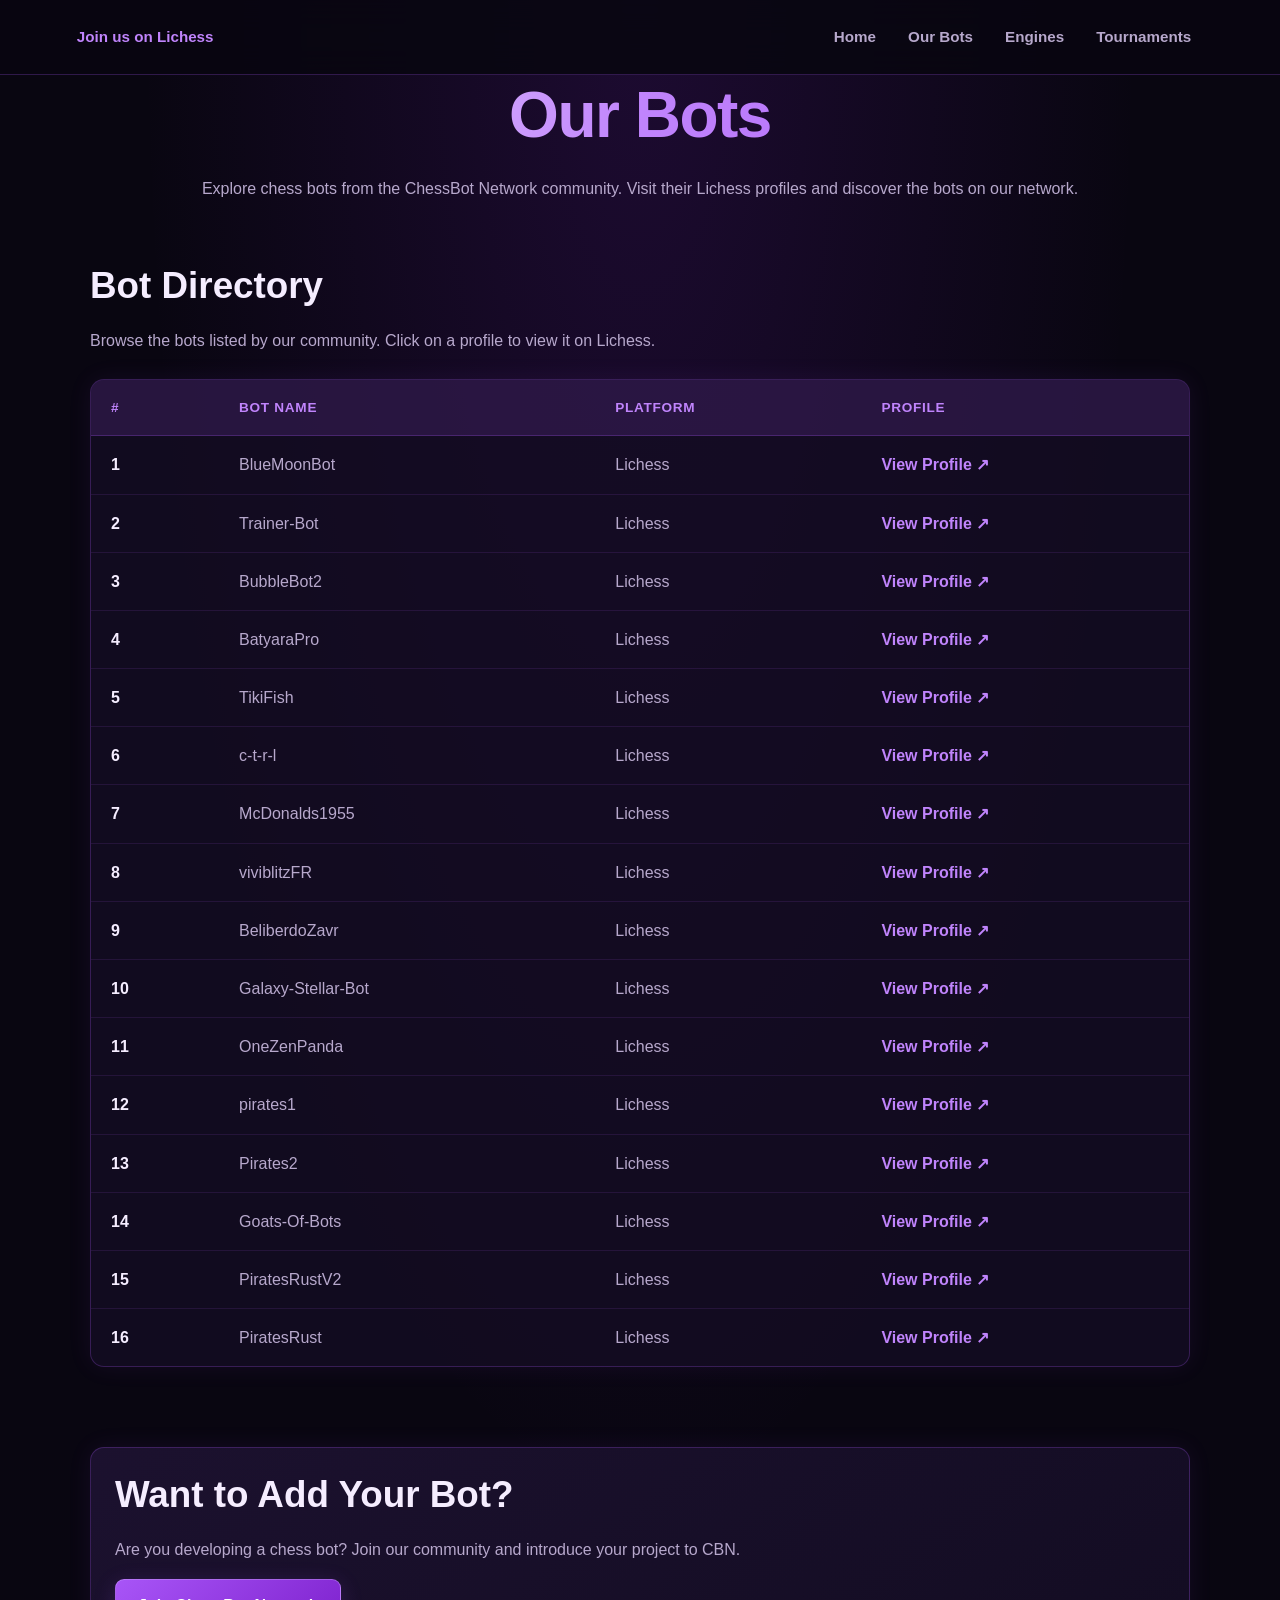
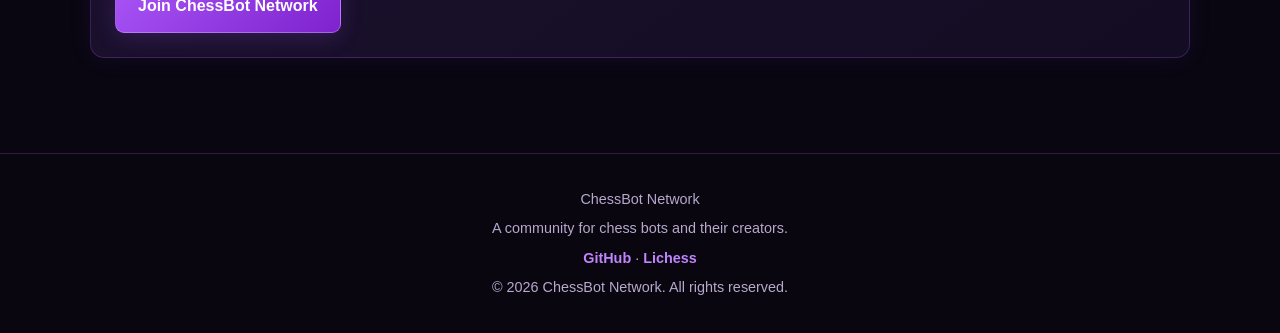
==== bots.html @ 9462d7af "Add files via upload" ====
<!DOCTYPE html>
<html lang="en">
<head>
    <meta charset="UTF-8">
    <meta name="viewport" content="width=device-width, initial-scale=1.0">

    <title>ChessBot Network (CBN) | Our Bots</title>
    <meta name="description" content="Discover chess bots from the ChessBot Network community on Lichess.">

    <link rel="stylesheet" href="style.css">
</head>

<body>

<nav class="top-navbar">
    <a href="https://lichess.org/team/chessbot-network-cbn"
       target="_blank" rel="noopener noreferrer">
        Join us on Lichess
    </a>

    <div class="navbar">
        <a href="index.html">Home</a>
        <a href="bots.html" aria-current="page">Our Bots</a>
        <a href="engine.html">Engines</a>
        <a href="tournament.html">Tournaments</a>
    </div>
</nav>

<header>
    <h1>Our Bots</h1>
    <p>
        Explore chess bots from the ChessBot Network community.
        Visit their Lichess profiles and discover the bots on our network.
    </p>
</header>

<main>
    <section>
        <h2>Bot Directory</h2>
        <p>
            Browse the bots listed by our community.
            Click on a profile to view it on Lichess.
        </p>

        <div class="table-container">
            <table class="engine-table">
                <thead>
                    <tr>
                        <th>#</th>
                        <th>Bot Name</th>
                        <th>Platform</th>
                        <th>Profile</th>
                    </tr>
                </thead>

                <tbody>
                    <tr>
                        <td>1</td>
                        <td>BlueMoonBot</td>
                        <td>Lichess</td>
                        <td><a href="https://lichess.org/@/BlueMoonBot" target="_blank" rel="noopener noreferrer">View Profile ↗</a></td>
                    </tr>
                    <tr>
                        <td>2</td>
                        <td>Trainer-Bot</td>
                        <td>Lichess</td>
                        <td><a href="https://lichess.org/@/Trainer-Bot" target="_blank" rel="noopener noreferrer">View Profile ↗</a></td>
                    </tr>
                    <tr>
                        <td>3</td>
                        <td>BubbleBot2</td>
                        <td>Lichess</td>
                        <td><a href="https://lichess.org/@/BubbleBot2" target="_blank" rel="noopener noreferrer">View Profile ↗</a></td>
                    </tr>
                    <tr>
                        <td>4</td>
                        <td>BatyaraPro</td>
                        <td>Lichess</td>
                        <td><a href="https://lichess.org/@/BatyaraPro" target="_blank" rel="noopener noreferrer">View Profile ↗</a></td>
                    </tr>
                    <tr>
                        <td>5</td>
                        <td>TikiFish</td>
                        <td>Lichess</td>
                        <td><a href="https://lichess.org/@/TikiFish" target="_blank" rel="noopener noreferrer">View Profile ↗</a></td>
                    </tr>
                    <tr>
                        <td>6</td>
                        <td>c-t-r-l</td>
                        <td>Lichess</td>
                        <td><a href="https://lichess.org/@/c-t-r-l" target="_blank" rel="noopener noreferrer">View Profile ↗</a></td>
                    </tr>
                    <tr>
                        <td>7</td>
                        <td>McDonalds1955</td>
                        <td>Lichess</td>
                        <td><a href="https://lichess.org/@/McDonalds1955" target="_blank" rel="noopener noreferrer">View Profile ↗</a></td>
                    </tr>
                    <tr>
                        <td>8</td>
                        <td>viviblitzFR</td>
                        <td>Lichess</td>
                        <td><a href="https://lichess.org/@/viviblitzFR" target="_blank" rel="noopener noreferrer">View Profile ↗</a></td>
                    </tr>
                    <tr>
                        <td>9</td>
                        <td>BeliberdoZavr</td>
                        <td>Lichess</td>
                        <td><a href="https://lichess.org/@/BeliberdoZavr" target="_blank" rel="noopener noreferrer">View Profile ↗</a></td>
                    </tr>
                    <tr>
                        <td>10</td>
                        <td>Galaxy-Stellar-Bot</td>
                        <td>Lichess</td>
                        <td><a href="https://lichess.org/@/Galaxy-Stellar-Bot" target="_blank" rel="noopener noreferrer">View Profile ↗</a></td>
                    </tr>
                    <tr>
                        <td>11</td>
                        <td>OneZenPanda</td>
                        <td>Lichess</td>
                        <td><a href="https://lichess.org/@/OneZenPanda" target="_blank" rel="noopener noreferrer">View Profile ↗</a></td>
                    </tr>
                    <tr>
                        <td>12</td>
                        <td>pirates1</td>
                        <td>Lichess</td>
                        <td><a href="https://lichess.org/@/pirates1" target="_blank" rel="noopener noreferrer">View Profile ↗</a></td>
                    </tr>
                    <tr>
                        <td>13</td>
                        <td>Pirates2</td>
                        <td>Lichess</td>
                        <td><a href="https://lichess.org/@/Pirates2" target="_blank" rel="noopener noreferrer">View Profile ↗</a></td>
                    </tr>
                    <tr>
                        <td>14</td>
                        <td>Goats-Of-Bots</td>
                        <td>Lichess</td>
                        <td><a href="https://lichess.org/@/Goats-Of-Bots" target="_blank" rel="noopener noreferrer">View Profile ↗</a></td>
                    </tr>
                    <tr>
                        <td>15</td>
                        <td>PiratesRustV2</td>
                        <td>Lichess</td>
                        <td><a href="https://lichess.org/@/PiratesRustV2" target="_blank" rel="noopener noreferrer">View Profile ↗</a></td>
                    </tr>
                    <tr>
                        <td>16</td>
                        <td>PiratesRust</td>
                        <td>Lichess</td>
                        <td><a href="https://lichess.org/@/PiratesRust" target="_blank" rel="noopener noreferrer">View Profile ↗</a></td>
                    </tr>
                </tbody>
            </table>
        </div>
    </section>

    <section>
        <div class="card">
            <h2>Want to Add Your Bot?</h2>
            <p>
                Are you developing a chess bot?
                Join our community and introduce your project to CBN.
            </p>
            <a class="button"
               href="https://lichess.org/team/chessbot-network-cbn"
               target="_blank" rel="noopener noreferrer">
                Join ChessBot Network
            </a>
        </div>
    </section>
</main>

    <!-- Footer -->
    <footer>
        <p class="footer-brand">ChessBot Network</p>
        <p>A community for chess bots and their creators.</p>

        <p>
            <a href="https://github.com/ChessBot-Network-cbn"
               target="_blank"
               rel="noopener noreferrer">
                GitHub
            </a>
            ·
            <a href="https://lichess.org/team/chessbot-network-cbn"
               target="_blank"
               rel="noopener noreferrer">
                Lichess
            </a>
        </p>

        <p class="copyright">
            &copy; 2026 ChessBot Network. All rights reserved.
        </p>
    </footer>
    
</body>
</html>

    


































</body>
---- style.css ----
/* ========================================
   CHESSBOT NETWORK — MAIN STYLESHEET
   Theme: Dark / Purple Neon / Futuristic
======================================== */

/* ---------- CSS VARIABLES ---------- */

:root {
    color-scheme: dark;

    --bg: #090611;
    --bg-light: #100a1c;

    --surface: #140d24;
    --surface-light: #1d1231;

    --purple: #a855f7;
    --purple-dark: #7e22ce;
    --neon: #c084fc;

    --text: #f5edff;
    --muted: #b7a8cc;

    --border: rgba(168, 85, 247, 0.25);
    --border-hover: rgba(192, 132, 252, 0.7);

    --success: #4ade80;

    --radius: 14px;
    --radius-small: 9px;

    --shadow:
        0 0 25px rgba(168, 85, 247, 0.08);

    --transition: 0.25s ease;
}


/* ---------- RESET ---------- */

* {
    margin: 0;
    padding: 0;
    box-sizing: border-box;
}

html {
    scroll-behavior: smooth;
    scroll-padding-top: 100px;
}

body {
    min-height: 100vh;
    font-family: Arial, Helvetica, sans-serif;
    line-height: 1.7;
    color: var(--text);

    background:
        radial-gradient(
            ellipse at 50% 0%,
            rgba(126, 34, 206, 0.17),
            transparent 55%
        ),
        var(--bg);
}

a {
    color: var(--neon);
    text-decoration: none;
    transition:
        color var(--transition),
        background var(--transition),
        border-color var(--transition);
}

a:hover {
    color: #e9d5ff;
}

img {
    display: block;
    max-width: 100%;
}

button,
input,
textarea,
select {
    font: inherit;
}


/* ---------- NAVIGATION ---------- */

.top-navbar {
    position: sticky;
    top: 0;
    z-index: 1000;

    display: flex;
    align-items: center;
    justify-content: space-between;
    flex-wrap: wrap;
    gap: 14px;

    padding: 16px 6%;

    background: rgba(9, 6, 17, 0.88);
    border-bottom: 1px solid var(--border);

    backdrop-filter: blur(16px);
    -webkit-backdrop-filter: blur(16px);
}

.top-navbar > a {
    font-size: 0.95rem;
    font-weight: 700;
    color: var(--neon);
}

.navbar {
    display: flex;
    align-items: center;
    justify-content: center;
    flex-wrap: wrap;
    gap: 8px;
}

.navbar a {
    position: relative;
    padding: 8px 12px;

    color: var(--muted);
    font-size: 0.95rem;
    font-weight: 600;

    border-radius: var(--radius-small);
}

.navbar a:hover,
.navbar a:focus-visible {
    color: var(--text);
    background: rgba(168, 85, 247, 0.12);
}


/* ---------- MAIN LAYOUT ---------- */

main {
    width: 100%;
}

section {
    width: min(1100px, 90%);
    margin: 0 auto;
    padding: 45px 0;
}

section + section {
    padding-top: 10px;
}

.container {
    width: min(1100px, 90%);
    margin: 0 auto;
}

.text-center {
    text-align: center;
}


/* ---------- HEADINGS ---------- */

h1,
h2,
h3,
h4 {
    line-height: 1.25;
    overflow-wrap: anywhere;
}

h1 {
    margin-bottom: 20px;

    font-size: clamp(2.2rem, 6vw, 4rem);
    font-weight: 800;
    letter-spacing: -1.5px;

    background: linear-gradient(
        100deg,
        #ffffff,
        var(--neon),
        var(--purple)
    );

    background-clip: text;
    -webkit-background-clip: text;
    color: transparent;
}

h2 {
    margin-bottom: 18px;
    font-size: clamp(1.6rem, 4vw, 2.3rem);
    color: var(--text);
}

h3 {
    margin-bottom: 12px;
    font-size: 1.25rem;
    color: var(--neon);
}

p {
    margin-bottom: 16px;
    color: var(--muted);
}

strong {
    color: var(--text);
}


/* ---------- HERO / PAGE HEADER ---------- */

header {
    text-align: center;
}

.hero {
    position: relative;
    isolation: isolate;
    overflow: hidden;

    width: min(1100px, 90%);
    margin: 35px auto;
    padding: clamp(45px, 8vw, 90px) 24px;

    text-align: center;

    background:
        linear-gradient(
            135deg,
            rgba(168, 85, 247, 0.12),
            rgba(20, 13, 36, 0.65)
        );

    border: 1px solid var(--border);
    border-radius: 22px;
    box-shadow: var(--shadow);
}

.hero p {
    max-width: 680px;
    margin: 0 auto 25px;
}

.hero::before {
    content: "";
    position: absolute;
    z-index: -1;

    width: 280px;
    height: 280px;
    top: -150px;
    right: -80px;

    background: var(--purple);
    opacity: 0.12;
    filter: blur(90px);
    border-radius: 50%;
}


/* ---------- BUTTONS ---------- */

.button {
    display: inline-flex;
    align-items: center;
    justify-content: center;
    gap: 8px;

    padding: 12px 22px;

    color: #ffffff;
    font-weight: 700;
    text-align: center;

    background: linear-gradient(
        135deg,
        var(--purple),
        var(--purple-dark)
    );

    border: 1px solid rgba(216, 180, 254, 0.4);
    border-radius: var(--radius-small);

    box-shadow: 0 5px 22px rgba(168, 85, 247, 0.18);

    cursor: pointer;

    transition:
        transform var(--transition),
        box-shadow var(--transition),
        filter var(--transition);
}

.button:hover {
    color: #ffffff;
    transform: translateY(-2px);
    filter: brightness(1.12);

    box-shadow: 0 8px 30px rgba(168, 85, 247, 0.3);
}

.button:active {
    transform: translateY(0);
}


/* ---------- CARDS ---------- */

.card {
    padding: 24px;

    background: linear-gradient(
        145deg,
        rgba(29, 18, 49, 0.95),
        rgba(20, 13, 36, 0.95)
    );

    border: 1px solid var(--border);
    border-radius: var(--radius);

    box-shadow: var(--shadow);

    transition:
        transform var(--transition),
        border-color var(--transition),
        box-shadow var(--transition);
}

.card:hover {
    transform: translateY(-4px);
    border-color: var(--border-hover);

    box-shadow: 0 12px 35px rgba(126, 34, 206, 0.13);
}

.card p:last-child {
    margin-bottom: 0;
}

.card-grid {
    display: grid;
    grid-template-columns: repeat(
        auto-fit,
        minmax(min(100%, 240px), 1fr)
    );
    gap: 20px;
}


/* ---------- TABLE CONTAINER ---------- */

.table-container {
    width: 100%;
    margin: 25px 0;

    overflow-x: auto;
    overscroll-behavior-x: contain;

    background: rgba(20, 13, 36, 0.8);

    border: 1px solid var(--border);
    border-radius: var(--radius);

    box-shadow: var(--shadow);

    scrollbar-width: thin;
    scrollbar-color: var(--purple-dark) var(--surface);
}

.table-container::-webkit-scrollbar {
    height: 8px;
}

.table-container::-webkit-scrollbar-track {
    background: var(--surface);
}

.table-container::-webkit-scrollbar-thumb {
    background: var(--purple-dark);
    border-radius: 10px;
}


/* ---------- DATA TABLES ---------- */

.engine-table {
    width: 100%;
    min-width: 600px;

    border-collapse: collapse;
    text-align: left;
}

.engine-table thead {
    background: rgba(168, 85, 247, 0.14);
}

.engine-table th {
    padding: 16px 20px;

    color: var(--neon);
    font-size: 0.85rem;
    font-weight: 700;
    letter-spacing: 0.7px;
    text-transform: uppercase;

    border-bottom: 1px solid var(--border);
    white-space: nowrap;
}

.engine-table td {
    padding: 15px 20px;

    color: var(--muted);

    border-bottom: 1px solid rgba(168, 85, 247, 0.12);
}

.engine-table tbody tr {
    transition: background var(--transition);
}

.engine-table tbody tr:hover {
    background: rgba(168, 85, 247, 0.08);
}

.engine-table tbody tr:last-child td {
    border-bottom: none;
}

.engine-table td:first-child {
    color: var(--text);
    font-weight: 700;
}

.engine-table td a {
    font-weight: 600;
    white-space: nowrap;
}

.engine-table td a:hover {
    text-decoration: underline;
}


/* ---------- STATUS BADGES ---------- */

.badge {
    display: inline-block;

    padding: 4px 10px;

    color: var(--neon);
    font-size: 0.8rem;
    font-weight: 700;

    background: rgba(168, 85, 247, 0.12);
    border: 1px solid var(--border);
    border-radius: 999px;
}

.badge-success {
    color: var(--success);
    background: rgba(74, 222, 128, 0.08);
    border-color: rgba(74, 222, 128, 0.25);
}


/* ---------- LISTS ---------- */

ul,
ol {
    padding-left: 24px;
    color: var(--muted);
}

li {
    margin-bottom: 8px;
}

li::marker {
    color: var(--purple);
}


/* ---------- FOOTER ---------- */

footer {
    margin-top: 50px;
    padding: 28px 6%;

    color: var(--muted);
    text-align: center;
    font-size: 0.9rem;

    background: rgba(9, 6, 17, 0.7);
    border-top: 1px solid var(--border);
}

footer p {
    margin: 5px 0;
}

footer a {
    font-weight: 600;
}


/* ---------- ACCESSIBILITY ---------- */

a:focus-visible,
button:focus-visible {
    outline: 2px solid var(--neon);
    outline-offset: 4px;
}


/* ---------- RESPONSIVE DESIGN ---------- */

@media (max-width: 700px) {
    .top-navbar {
        position: relative;

        flex-direction: column;
        gap: 12px;

        padding: 15px 5%;
    }

    .navbar {
        width: 100%;
        gap: 4px;
    }

    .navbar a {
        padding: 8px 9px;
        font-size: 0.88rem;
    }

    section {
        width: 92%;
        padding: 30px 0;
    }

    .hero {
        width: 92%;
        margin: 22px auto;
        padding: 42px 18px;
    }

    .card {
        padding: 20px;
    }

    .engine-table th,
    .engine-table td {
        padding: 12px 14px;
    }

    footer {
        margin-top: 30px;
    }
}

@media (prefers-reduced-motion: reduce) {
    *,
    *::before,
    *::after {
        scroll-behavior: auto !important;
        transition-duration: 0.01ms !important;
        animation-duration: 0.01ms !important;
    }
}


/* =========================================
   TOURNAMENT CARDS
========================================= */

.tournament-grid {
    display: grid;
    grid-template-columns: repeat(auto-fit, minmax(min(100%, 280px), 1fr));
    gap: 20px;
    align-items: stretch;
}

.tournament-card {
    display: flex;
    flex-direction: column;
    align-items: flex-start;
    gap: 10px;

    padding: 24px;
    min-width: 0;

    background: linear-gradient(
        145deg,
        #1e1235,
        #140d24
    );

    border: 1px solid rgba(168, 85, 247, 0.3);
    border-radius: 14px;

    box-shadow: 0 8px 25px rgba(0, 0, 0, 0.2);

    transition:
        transform 0.25s ease,
        border-color 0.25s ease,
        box-shadow 0.25s ease;
}

.tournament-card:hover {
    transform: translateY(-4px);

    border-color: #c084fc;

    box-shadow:
        0 10px 30px rgba(168, 85, 247, 0.15);
}

.tournament-card h3 {
    width: 100%;
    margin-bottom: 4px;

    color: #f5edff;
    font-size: 1.2rem;
    line-height: 1.4;

    overflow-wrap: anywhere;
}

.tournament-card p {
    margin: 0;

    color: #b7a8cc;
    font-size: 0.92rem;
    overflow-wrap: anywhere;
}

.tournament-card .tournament-status {
    padding: 5px 10px;

    color: #c084fc;
    font-size: 0.8rem;
    font-weight: 700;

    background: rgba(168, 85, 247, 0.12);
    border: 1px solid rgba(168, 85, 247, 0.3);
    border-radius: 6px;
}

.tournament-card .button {
    margin-top: 8px;
}

.loading-card,
.empty-card {
    grid-column: 1 / -1;
    text-align: center;
}

@media (max-width: 600px) {
    .tournament-grid {
        grid-template-columns: 1fr;
        gap: 14px;
    }

    .tournament-card {
        padding: 20px;
    }
}
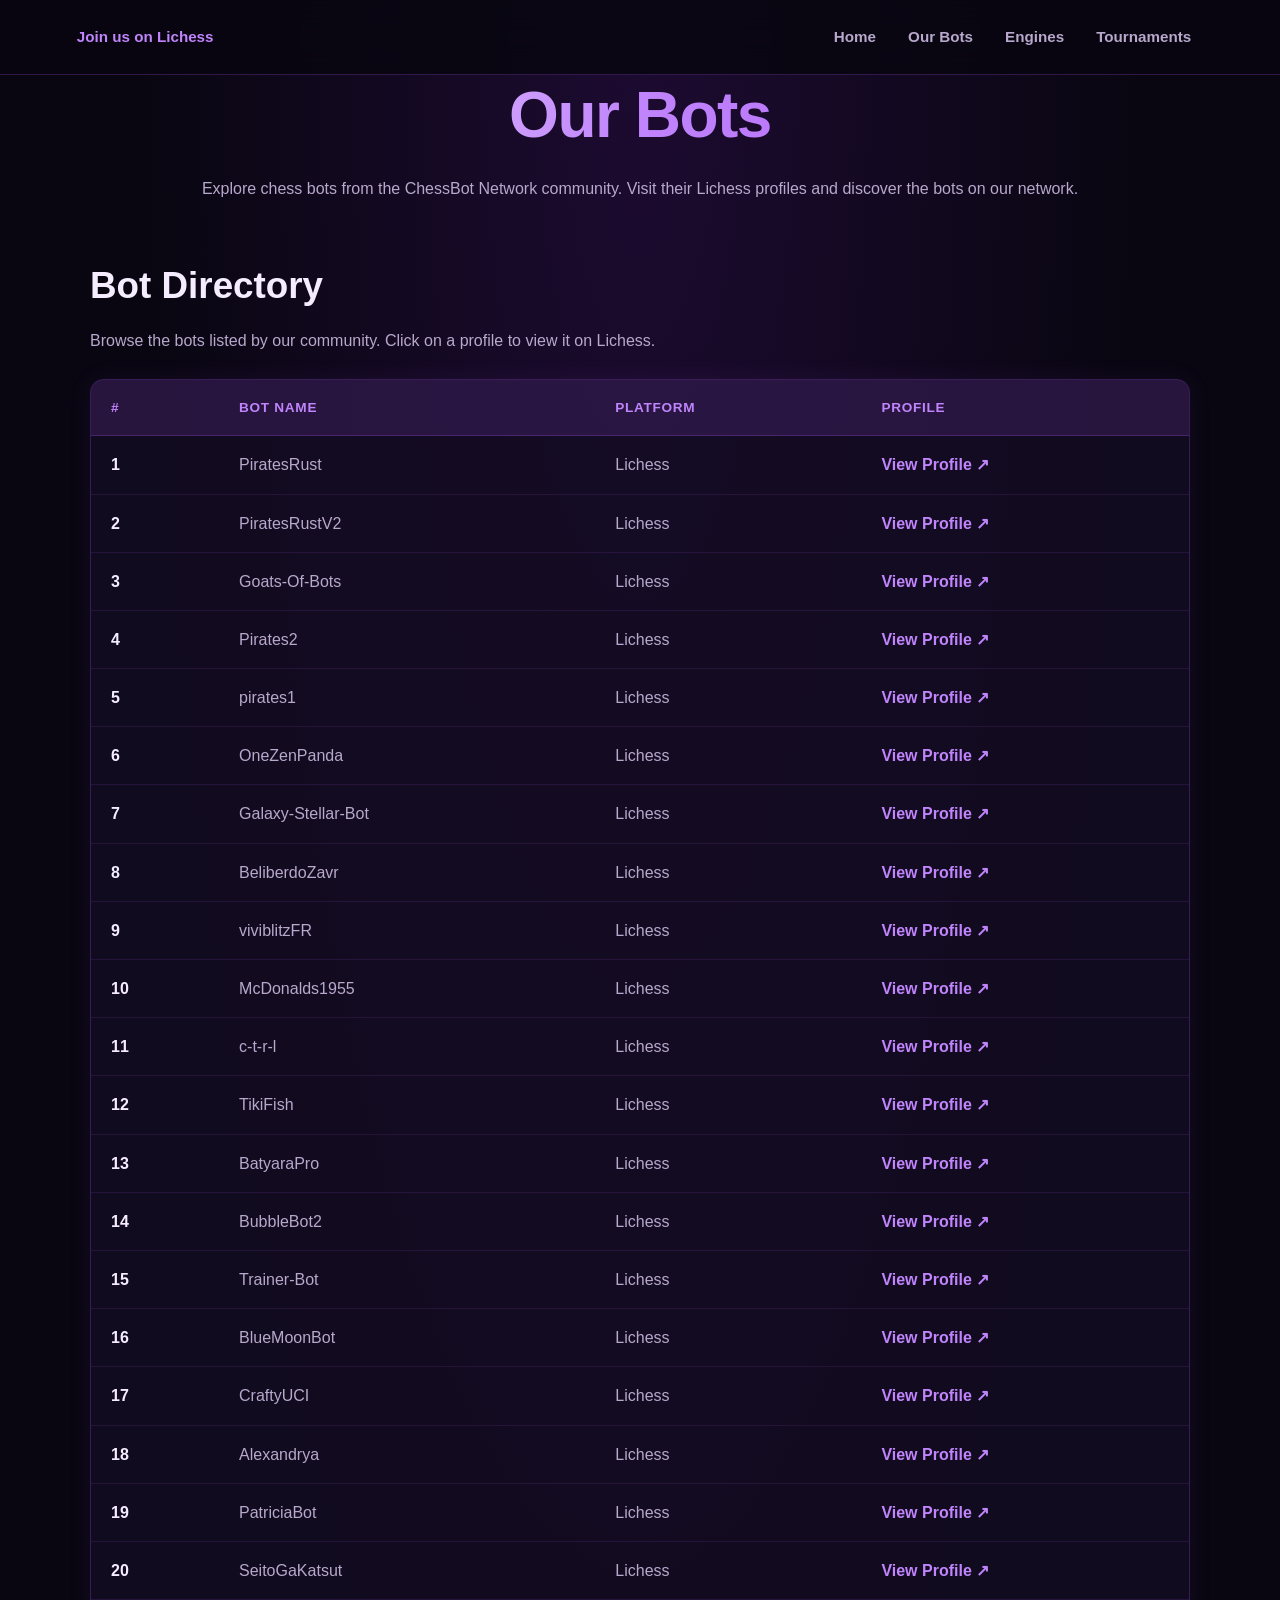
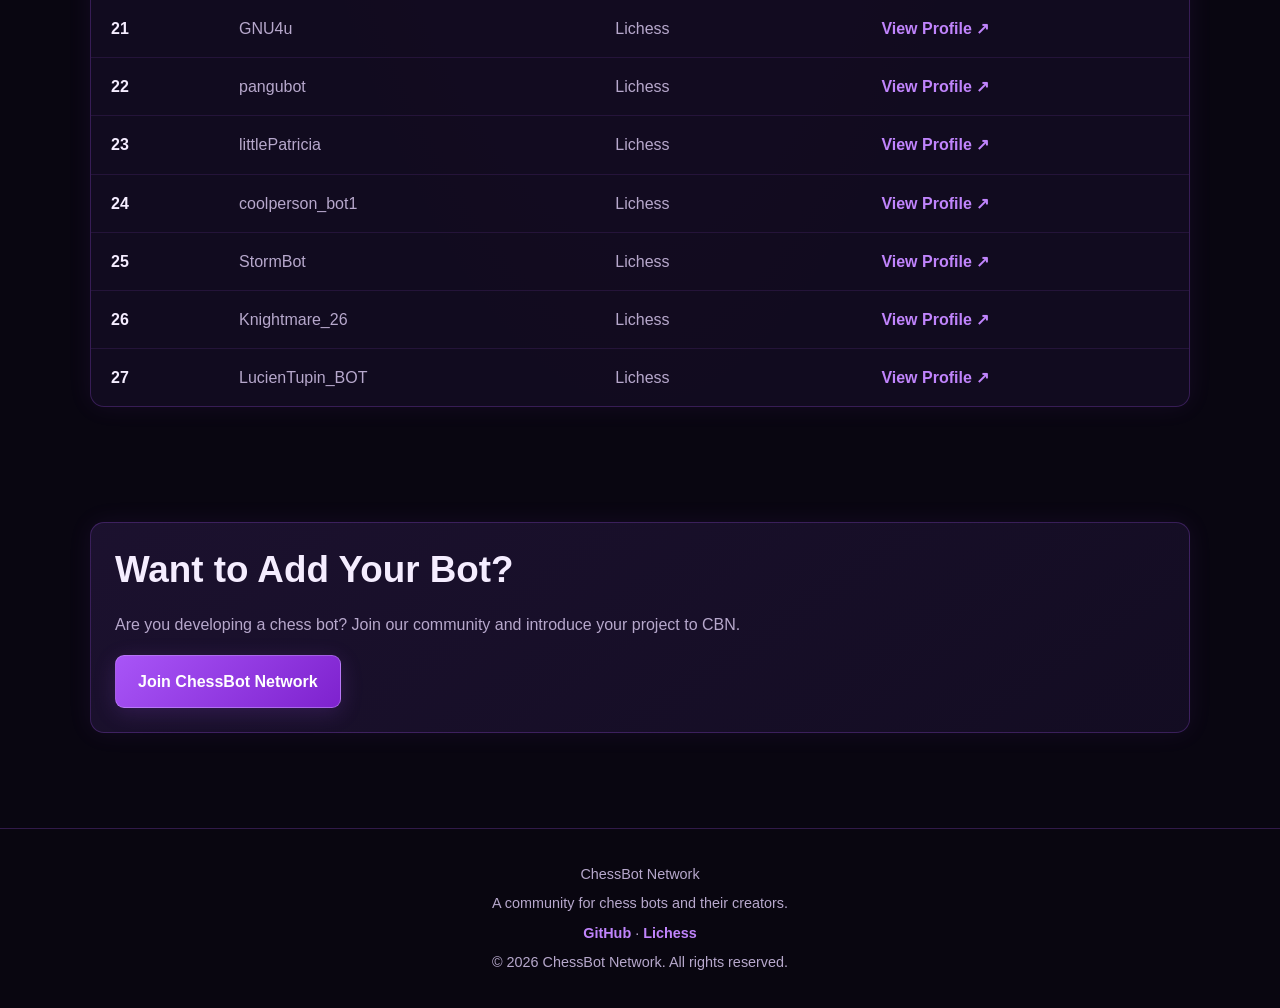
==== commit d8bd2473: "Update bot names and profiles in bots.html" ====
--- a/bots.html
+++ b/bots.html
@@ -56,104 +56,171 @@
                 <tbody>
                     <tr>
                         <td>1</td>
+                        <td>PiratesRust</td>
+                        <td>Lichess</td>
+                        <td><a href="https://lichess.org/@/PiratesRust" target="_blank" rel="noopener noreferrer">View Profile ↗</a></td>
+                    </tr>
+                    <tr>
+                        <td>2</td>
+                        <td>PiratesRustV2</td>
+                        <td>Lichess</td>
+                        <td><a href="https://lichess.org/@/PiratesRustV2" target="_blank" rel="noopener noreferrer">View Profile ↗</a></td>
+                    </tr>
+                    <tr>
+                        <td>3</td>
+                        <td>Goats-Of-Bots</td>
+                        <td>Lichess</td>
+                        <td><a href="https://lichess.org/@/Goats-Of-Bots" target="_blank" rel="noopener noreferrer">View Profile ↗</a></td>
+                    </tr>
+                    <tr>
+                        <td>4</td>
+                        <td>Pirates2</td>
+                        <td>Lichess</td>
+                        <td><a href="https://lichess.org/@/Pirates2" target="_blank" rel="noopener noreferrer">View Profile ↗</a></td>
+                    </tr>
+                    <tr>
+                        <td>5</td>
+                        <td>pirates1</td>
+                        <td>Lichess</td>
+                        <td><a href="https://lichess.org/@/pirates1" target="_blank" rel="noopener noreferrer">View Profile ↗</a></td>
+                    </tr>
+                    <tr>
+                        <td>6</td>
+                        <td>OneZenPanda</td>
+                        <td>Lichess</td>
+                        <td><a href="https://lichess.org/@/OneZenPanda" target="_blank" rel="noopener noreferrer">View Profile ↗</a></td>
+                    </tr>
+                    <tr>
+                        <td>7</td>
+                        <td>Galaxy-Stellar-Bot</td>
+                        <td>Lichess</td>
+                        <td><a href="https://lichess.org/@/Galaxy-Stellar-Bot" target="_blank" rel="noopener noreferrer">View Profile ↗</a></td>
+                    </tr>
+                    <tr>
+                        <td>8</td>
+                        <td>BeliberdoZavr</td>
+                        <td>Lichess</td>
+                        <td><a href="https://lichess.org/@/BeliberdoZavr" target="_blank" rel="noopener noreferrer">View Profile ↗</a></td>
+                    </tr>
+                    <tr>
+                        <td>9</td>
+                        <td>viviblitzFR</td>
+                        <td>Lichess</td>
+                        <td><a href="https://lichess.org/@/viviblitzFR" target="_blank" rel="noopener noreferrer">View Profile ↗</a></td>
+                    </tr>
+                    <tr>
+                        <td>10</td>
+                        <td>McDonalds1955</td>
+                        <td>Lichess</td>
+                        <td><a href="https://lichess.org/@/McDonalds1955" target="_blank" rel="noopener noreferrer">View Profile ↗</a></td>
+                    </tr>
+                    <tr>
+                        <td>11</td>
+                        <td>c-t-r-l</td>
+                        <td>Lichess</td>
+                        <td><a href="https://lichess.org/@/c-t-r-l" target="_blank" rel="noopener noreferrer">View Profile ↗</a></td>
+                    </tr>
+                    <tr>
+                        <td>12</td>
+                        <td>TikiFish</td>
+                        <td>Lichess</td>
+                        <td><a href="https://lichess.org/@/TikiFish" target="_blank" rel="noopener noreferrer">View Profile ↗</a></td>
+                    </tr>
+                    <tr>
+                        <td>13</td>
+                        <td>BatyaraPro</td>
+                        <td>Lichess</td>
+                        <td><a href="https://lichess.org/@/BatyaraPro" target="_blank" rel="noopener noreferrer">View Profile ↗</a></td>
+                    </tr>
+                    <tr>
+                        <td>14</td>
+                        <td>BubbleBot2</td>
+                        <td>Lichess</td>
+                        <td><a href="https://lichess.org/@/BubbleBot2" target="_blank" rel="noopener noreferrer">View Profile ↗</a></td>
+                    </tr>
+                    <tr>
+                        <td>15</td>
+                        <td>Trainer-Bot</td>
+                        <td>Lichess</td>
+                        <td><a href="https://lichess.org/@/Trainer-Bot" target="_blank" rel="noopener noreferrer">View Profile ↗</a></td>
+                    </tr>
+                    <tr>
+                        <td>16</td>
                         <td>BlueMoonBot</td>
                         <td>Lichess</td>
                         <td><a href="https://lichess.org/@/BlueMoonBot" target="_blank" rel="noopener noreferrer">View Profile ↗</a></td>
                     </tr>
                     <tr>
-                        <td>2</td>
-                        <td>Trainer-Bot</td>
-                        <td>Lichess</td>
-                        <td><a href="https://lichess.org/@/Trainer-Bot" target="_blank" rel="noopener noreferrer">View Profile ↗</a></td>
-                    </tr>
-                    <tr>
-                        <td>3</td>
-                        <td>BubbleBot2</td>
-                        <td>Lichess</td>
-                        <td><a href="https://lichess.org/@/BubbleBot2" target="_blank" rel="noopener noreferrer">View Profile ↗</a></td>
-                    </tr>
-                    <tr>
-                        <td>4</td>
-                        <td>BatyaraPro</td>
-                        <td>Lichess</td>
-                        <td><a href="https://lichess.org/@/BatyaraPro" target="_blank" rel="noopener noreferrer">View Profile ↗</a></td>
-                    </tr>
-                    <tr>
-                        <td>5</td>
-                        <td>TikiFish</td>
-                        <td>Lichess</td>
-                        <td><a href="https://lichess.org/@/TikiFish" target="_blank" rel="noopener noreferrer">View Profile ↗</a></td>
-                    </tr>
-                    <tr>
-                        <td>6</td>
-                        <td>c-t-r-l</td>
-                        <td>Lichess</td>
-                        <td><a href="https://lichess.org/@/c-t-r-l" target="_blank" rel="noopener noreferrer">View Profile ↗</a></td>
-                    </tr>
-                    <tr>
-                        <td>7</td>
-                        <td>McDonalds1955</td>
-                        <td>Lichess</td>
-                        <td><a href="https://lichess.org/@/McDonalds1955" target="_blank" rel="noopener noreferrer">View Profile ↗</a></td>
-                    </tr>
-                    <tr>
-                        <td>8</td>
-                        <td>viviblitzFR</td>
-                        <td>Lichess</td>
-                        <td><a href="https://lichess.org/@/viviblitzFR" target="_blank" rel="noopener noreferrer">View Profile ↗</a></td>
-                    </tr>
-                    <tr>
-                        <td>9</td>
-                        <td>BeliberdoZavr</td>
-                        <td>Lichess</td>
-                        <td><a href="https://lichess.org/@/BeliberdoZavr" target="_blank" rel="noopener noreferrer">View Profile ↗</a></td>
-                    </tr>
-                    <tr>
-                        <td>10</td>
-                        <td>Galaxy-Stellar-Bot</td>
-                        <td>Lichess</td>
-                        <td><a href="https://lichess.org/@/Galaxy-Stellar-Bot" target="_blank" rel="noopener noreferrer">View Profile ↗</a></td>
-                    </tr>
-                    <tr>
-                        <td>11</td>
-                        <td>OneZenPanda</td>
-                        <td>Lichess</td>
-                        <td><a href="https://lichess.org/@/OneZenPanda" target="_blank" rel="noopener noreferrer">View Profile ↗</a></td>
-                    </tr>
-                    <tr>
-                        <td>12</td>
-                        <td>pirates1</td>
-                        <td>Lichess</td>
-                        <td><a href="https://lichess.org/@/pirates1" target="_blank" rel="noopener noreferrer">View Profile ↗</a></td>
-                    </tr>
-                    <tr>
-                        <td>13</td>
-                        <td>Pirates2</td>
-                        <td>Lichess</td>
-                        <td><a href="https://lichess.org/@/Pirates2" target="_blank" rel="noopener noreferrer">View Profile ↗</a></td>
-                    </tr>
-                    <tr>
-                        <td>14</td>
-                        <td>Goats-Of-Bots</td>
-                        <td>Lichess</td>
-                        <td><a href="https://lichess.org/@/Goats-Of-Bots" target="_blank" rel="noopener noreferrer">View Profile ↗</a></td>
-                    </tr>
-                    <tr>
-                        <td>15</td>
-                        <td>PiratesRustV2</td>
-                        <td>Lichess</td>
-                        <td><a href="https://lichess.org/@/PiratesRustV2" target="_blank" rel="noopener noreferrer">View Profile ↗</a></td>
-                    </tr>
-                    <tr>
-                        <td>16</td>
-                        <td>PiratesRust</td>
-                        <td>Lichess</td>
-                        <td><a href="https://lichess.org/@/PiratesRust" target="_blank" rel="noopener noreferrer">View Profile ↗</a></td>
+                        <td>17</td>
+                        <td>CraftyUCI</td>
+                        <td>Lichess</td>
+                        <td><a href="https://lichess.org/@/CraftyUCI" target="_blank" rel="noopener noreferrer">View Profile ↗</a></td>
+                    </tr>
+                    <tr>
+                        <td>18</td>
+                        <td>Alexandrya</td>
+                        <td>Lichess</td>
+                        <td><a href="https://lichess.org/@/Alexandrya" target="_blank" rel="noopener noreferrer">View Profile ↗</a></td>
+                    </tr>
+                    <tr>
+                        <td>19</td>
+                        <td>PatriciaBot</td>
+                        <td>Lichess</td>
+                        <td><a href="https://lichess.org/@/PatriciaBot" target="_blank" rel="noopener noreferrer">View Profile ↗</a></td>
+                    </tr>
+                    <tr>
+                        <td>20</td>
+                        <td>SeitoGaKatsut</td>
+                        <td>Lichess</td>
+                        <td><a href="https://lichess.org/@/SeitoGaKatsu" target="_blank" rel="noopener noreferrer">View Profile ↗</a></td>
+                    </tr>
+                    <tr>
+                        <td>21</td>
+                        <td>GNU4u</td>
+                        <td>Lichess</td>
+                        <td><a href="https://lichess.org/@/GNU4u" target="_blank" rel="noopener noreferrer">View Profile ↗</a></td>
+                    </tr>
+                    <tr>
+                        <td>22</td>
+                        <td>pangubot</td>
+                        <td>Lichess</td>
+                        <td><a href="https://lichess.org/@/pangubot" target="_blank" rel="noopener noreferrer">View Profile ↗</a></td>
+                    </tr>
+                    <tr>
+                        <td>23</td>
+                        <td>littlePatricia</td>
+                        <td>Lichess</td>
+                        <td><a href="https://lichess.org/@/littlePatricia" target="_blank" rel="noopener noreferrer">View Profile ↗</a></td>
+                    </tr>
+                    <tr>
+                        <td>24</td>
+                        <td>coolperson_bot1</td>
+                        <td>Lichess</td>
+                        <td><a href="https://lichess.org/@/coolperson_bot1" target="_blank" rel="noopener noreferrer">View Profile ↗</a></td>
+                    </tr>
+                    <tr>
+                        <td>25</td>
+                        <td>StormBot</td>
+                        <td>Lichess</td>
+                        <td><a href="https://lichess.org/@/StormBot" target="_blank" rel="noopener noreferrer">View Profile ↗</a></td>
+                    </tr>
+                    <tr>
+                        <td>26</td>
+                        <td>Knightmare_26</td>
+                        <td>Lichess</td>
+                        <td><a href="https://lichess.org/@/Knightmare_26" target="_blank" rel="noopener noreferrer">View Profile ↗</a></td>
+                    </tr>
+                    <tr>
+                        <td>27</td>
+                        <td>LucienTupin_BOT</td>
+                        <td>Lichess</td>
+                        <td><a href="https://lichess.org/@/LucienTupin_BOT" target="_blank" rel="noopener noreferrer">View Profile ↗</a></td>
                     </tr>
                 </tbody>
             </table>
         </div>
     </section>
+</main>
 
     <section>
         <div class="card">
@@ -233,4 +300,4 @@
 
 
 
-</body>+</body>
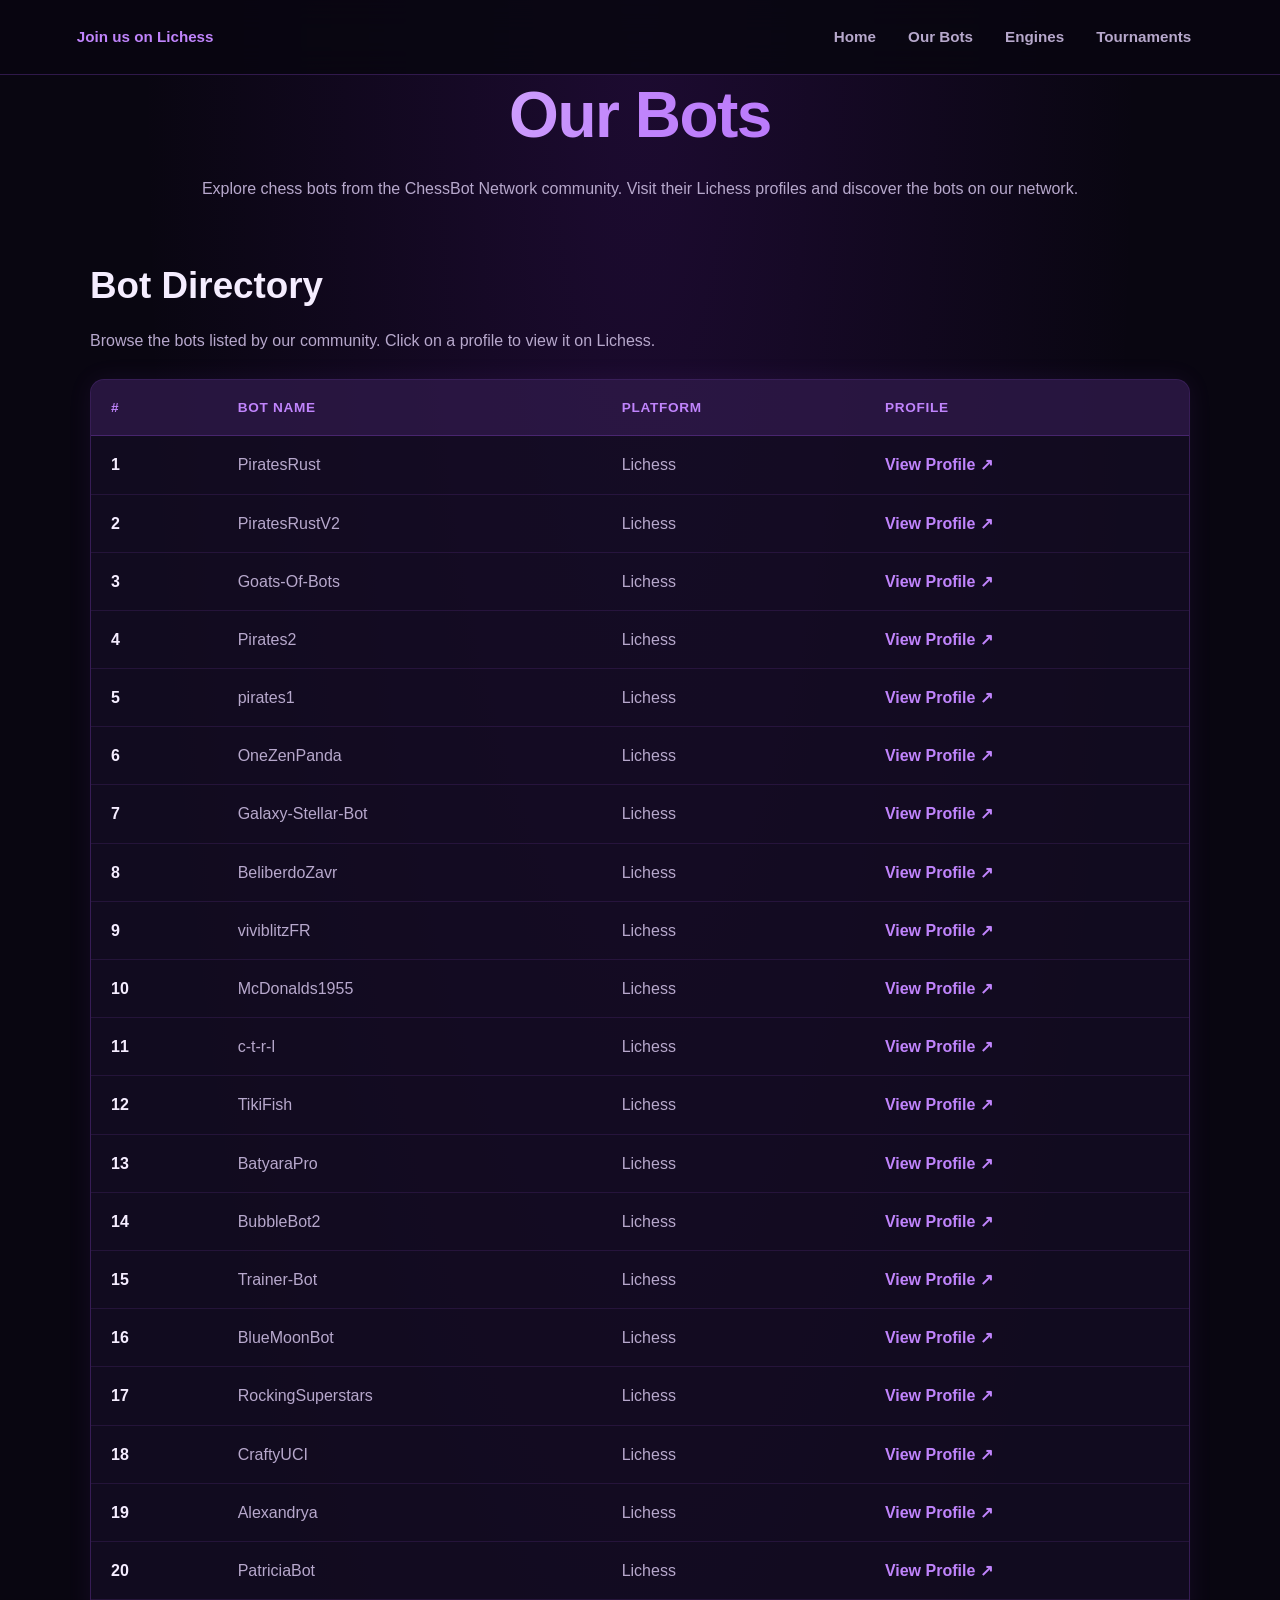
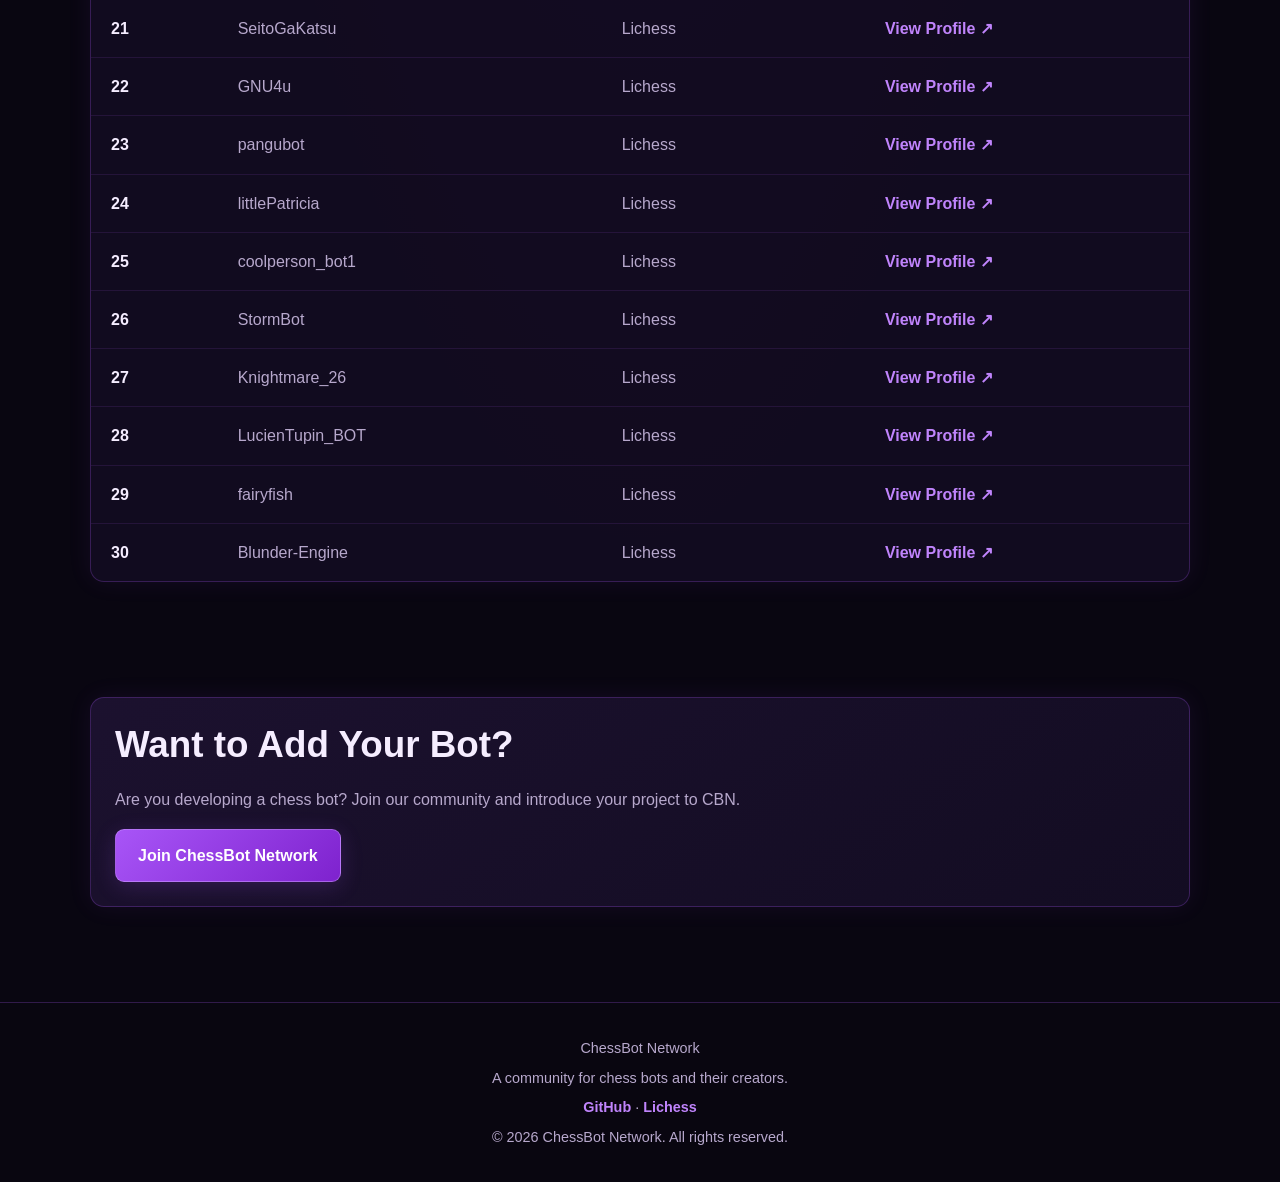
==== commit 70c62bc6: "Update bot rankings and add new entries Added new bot entries with updated rankings and profiles." ====
--- a/bots.html
+++ b/bots.html
@@ -152,69 +152,87 @@
                     </tr>
                     <tr>
                         <td>17</td>
+                        <td>RockingSuperstars</td>
+                        <td>Lichess</td>
+                        <td><a href="https://lichess.org/@/RockingSuperstars" target="_blank" rel="noopener noreferrer">View Profile ↗</a></td>
+                    </tr>
+                    <tr>
+                        <td>18</td>
                         <td>CraftyUCI</td>
                         <td>Lichess</td>
                         <td><a href="https://lichess.org/@/CraftyUCI" target="_blank" rel="noopener noreferrer">View Profile ↗</a></td>
                     </tr>
                     <tr>
-                        <td>18</td>
+                        <td>19</td>
                         <td>Alexandrya</td>
                         <td>Lichess</td>
                         <td><a href="https://lichess.org/@/Alexandrya" target="_blank" rel="noopener noreferrer">View Profile ↗</a></td>
                     </tr>
                     <tr>
-                        <td>19</td>
+                        <td>20</td>
                         <td>PatriciaBot</td>
                         <td>Lichess</td>
                         <td><a href="https://lichess.org/@/PatriciaBot" target="_blank" rel="noopener noreferrer">View Profile ↗</a></td>
                     </tr>
                     <tr>
-                        <td>20</td>
-                        <td>SeitoGaKatsut</td>
+                        <td>21</td>
+                        <td>SeitoGaKatsu</td>
                         <td>Lichess</td>
                         <td><a href="https://lichess.org/@/SeitoGaKatsu" target="_blank" rel="noopener noreferrer">View Profile ↗</a></td>
                     </tr>
                     <tr>
-                        <td>21</td>
+                        <td>22</td>
                         <td>GNU4u</td>
                         <td>Lichess</td>
                         <td><a href="https://lichess.org/@/GNU4u" target="_blank" rel="noopener noreferrer">View Profile ↗</a></td>
                     </tr>
                     <tr>
-                        <td>22</td>
+                        <td>23</td>
                         <td>pangubot</td>
                         <td>Lichess</td>
                         <td><a href="https://lichess.org/@/pangubot" target="_blank" rel="noopener noreferrer">View Profile ↗</a></td>
                     </tr>
                     <tr>
-                        <td>23</td>
+                        <td>24</td>
                         <td>littlePatricia</td>
                         <td>Lichess</td>
                         <td><a href="https://lichess.org/@/littlePatricia" target="_blank" rel="noopener noreferrer">View Profile ↗</a></td>
                     </tr>
                     <tr>
-                        <td>24</td>
+                        <td>25</td>
                         <td>coolperson_bot1</td>
                         <td>Lichess</td>
                         <td><a href="https://lichess.org/@/coolperson_bot1" target="_blank" rel="noopener noreferrer">View Profile ↗</a></td>
                     </tr>
                     <tr>
-                        <td>25</td>
+                        <td>26</td>
                         <td>StormBot</td>
                         <td>Lichess</td>
                         <td><a href="https://lichess.org/@/StormBot" target="_blank" rel="noopener noreferrer">View Profile ↗</a></td>
                     </tr>
                     <tr>
-                        <td>26</td>
+                        <td>27</td>
                         <td>Knightmare_26</td>
                         <td>Lichess</td>
                         <td><a href="https://lichess.org/@/Knightmare_26" target="_blank" rel="noopener noreferrer">View Profile ↗</a></td>
                     </tr>
                     <tr>
-                        <td>27</td>
+                        <td>28</td>
                         <td>LucienTupin_BOT</td>
                         <td>Lichess</td>
                         <td><a href="https://lichess.org/@/LucienTupin_BOT" target="_blank" rel="noopener noreferrer">View Profile ↗</a></td>
+                    </tr>
+                    <tr>
+                        <td>29</td>
+                        <td>fairyfish</td>
+                        <td>Lichess</td>
+                        <td><a href="https://lichess.org/@/fairyfish" target="_blank" rel="noopener noreferrer">View Profile ↗</a></td>
+                    </tr>
+                    <tr>
+                        <td>30</td>
+                        <td>Blunder-Engine</td>
+                        <td>Lichess</td>
+                        <td><a href="https://lichess.org/@/Blunder-Engine" target="_blank" rel="noopener noreferrer">View Profile ↗</a></td>
                     </tr>
                 </tbody>
             </table>
@@ -264,40 +282,3 @@
     
 </body>
 </html>
-
-    
-
-
-
-
-
-
-
-
-
-
-
-
-
-
-
-
-
-
-
-
-
-
-
-
-
-
-
-
-
-
-
-
-
-
-</body>
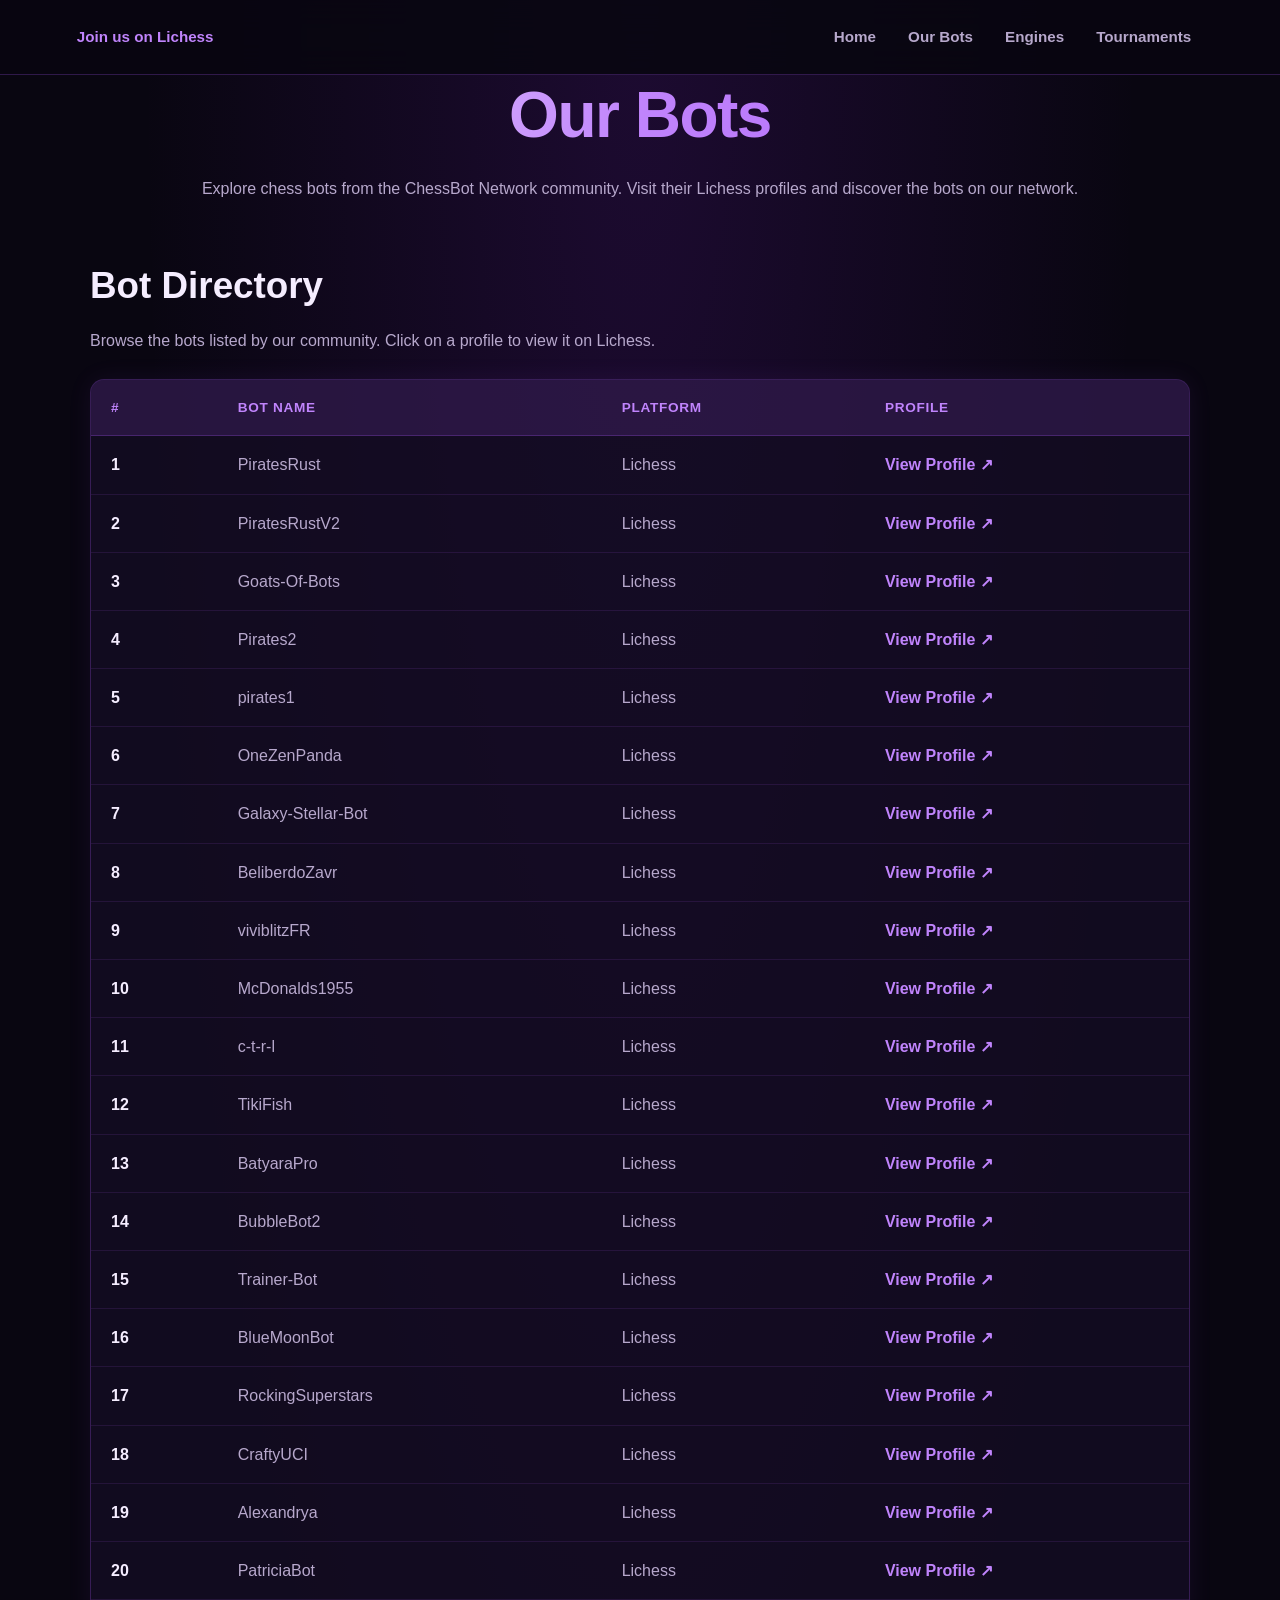
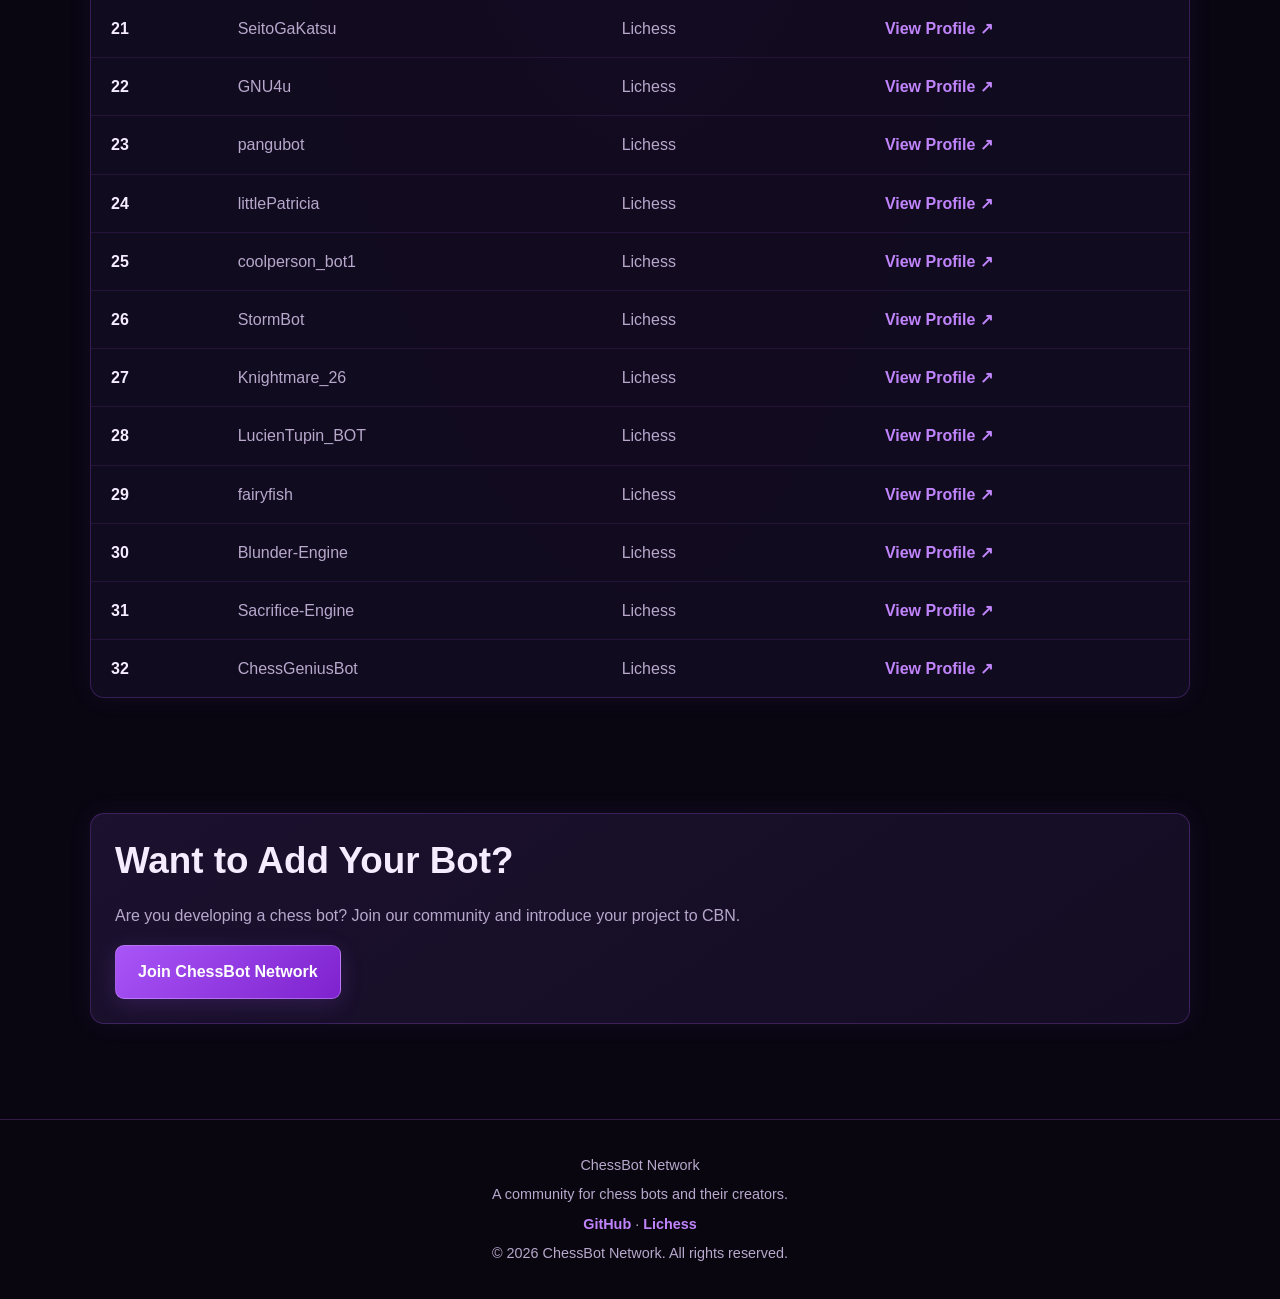
==== commit 4d91a7a0: "Add new bots to the bots.html table" ====
--- a/bots.html
+++ b/bots.html
@@ -233,6 +233,18 @@
                         <td>Blunder-Engine</td>
                         <td>Lichess</td>
                         <td><a href="https://lichess.org/@/Blunder-Engine" target="_blank" rel="noopener noreferrer">View Profile ↗</a></td>
+                    </tr>
+                    <tr>
+                        <td>31</td>
+                        <td>Sacrifice-Engine</td>
+                        <td>Lichess</td>
+                        <td><a href="https://lichess.org/@/Sacrifice-Engine" target="_blank" rel="noopener noreferrer">View Profile ↗</a></td>
+                    </tr>
+                    <tr>
+                        <td>32</td>
+                        <td>ChessGeniusBot</td>
+                        <td>Lichess</td>
+                        <td><a href="https://lichess.org/@/ChessGeniusBot" target="_blank" rel="noopener noreferrer">View Profile ↗</a></td>
                     </tr>
                 </tbody>
             </table>
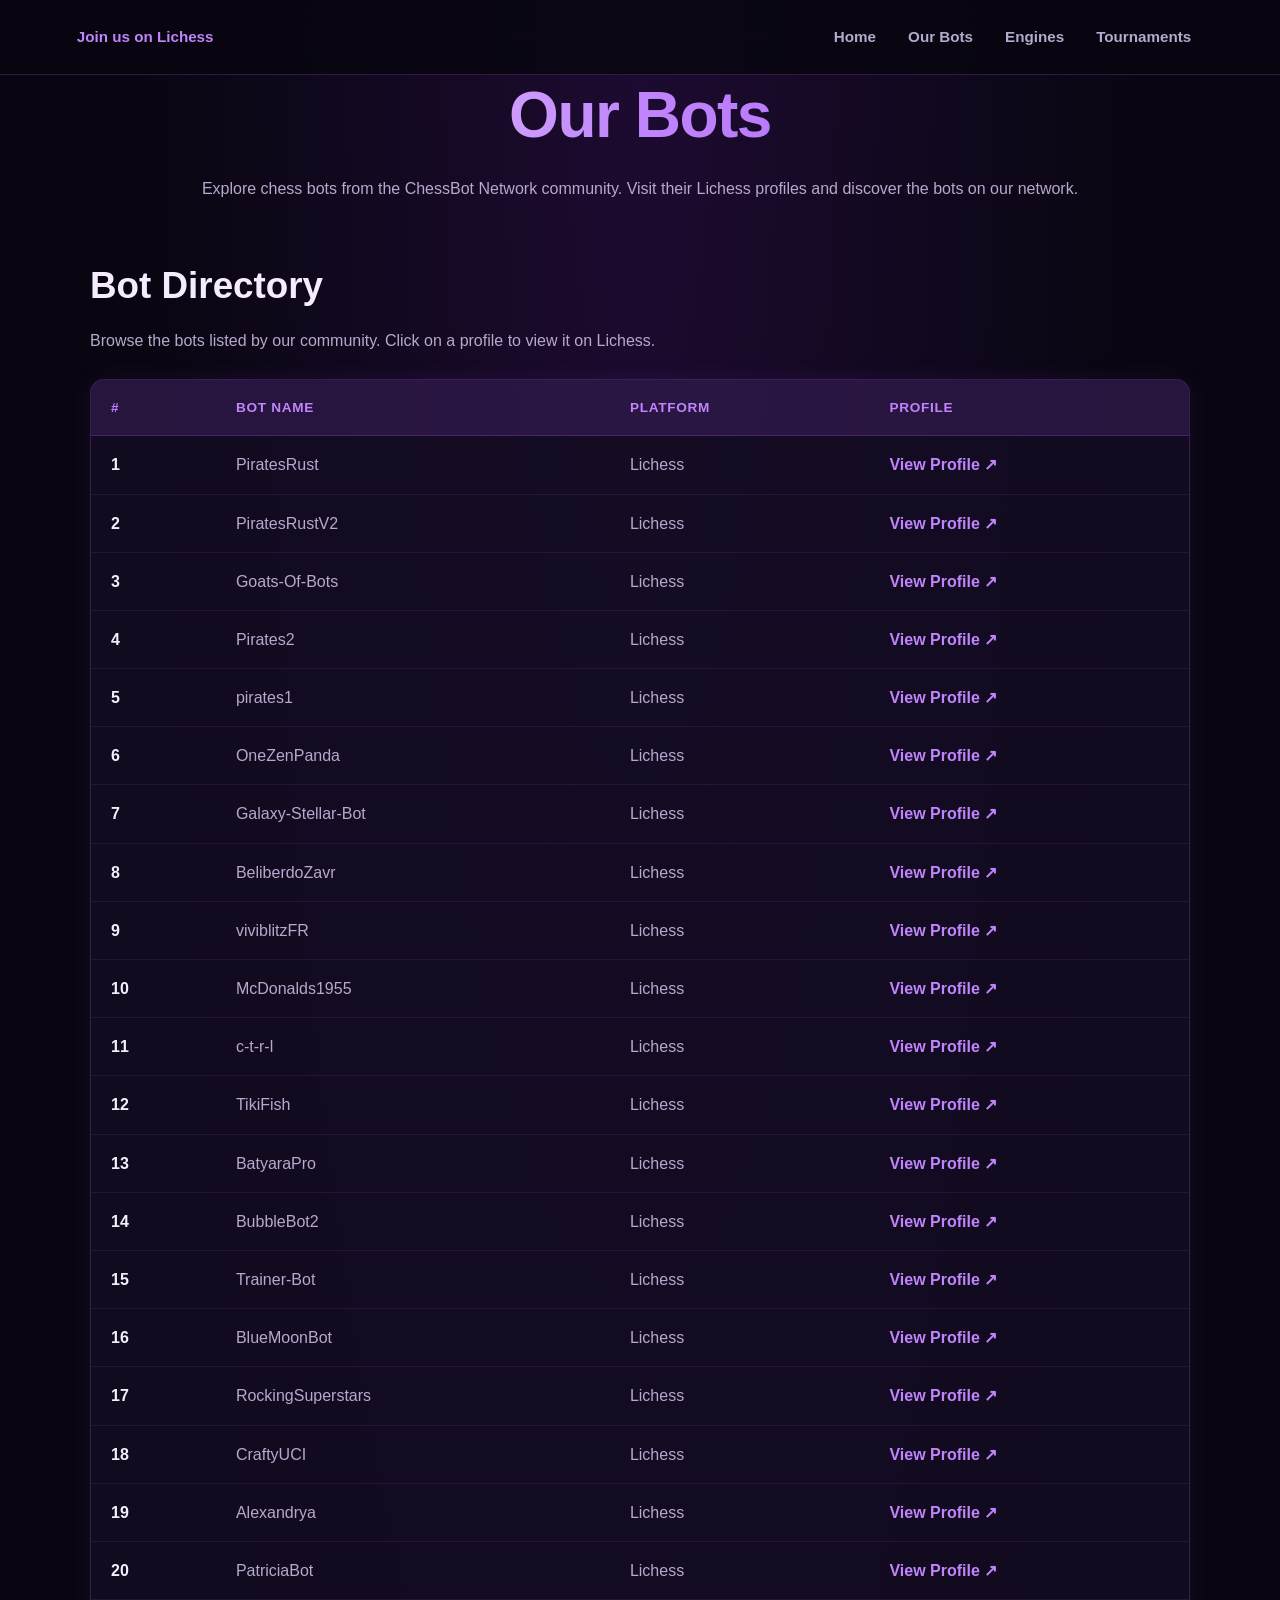
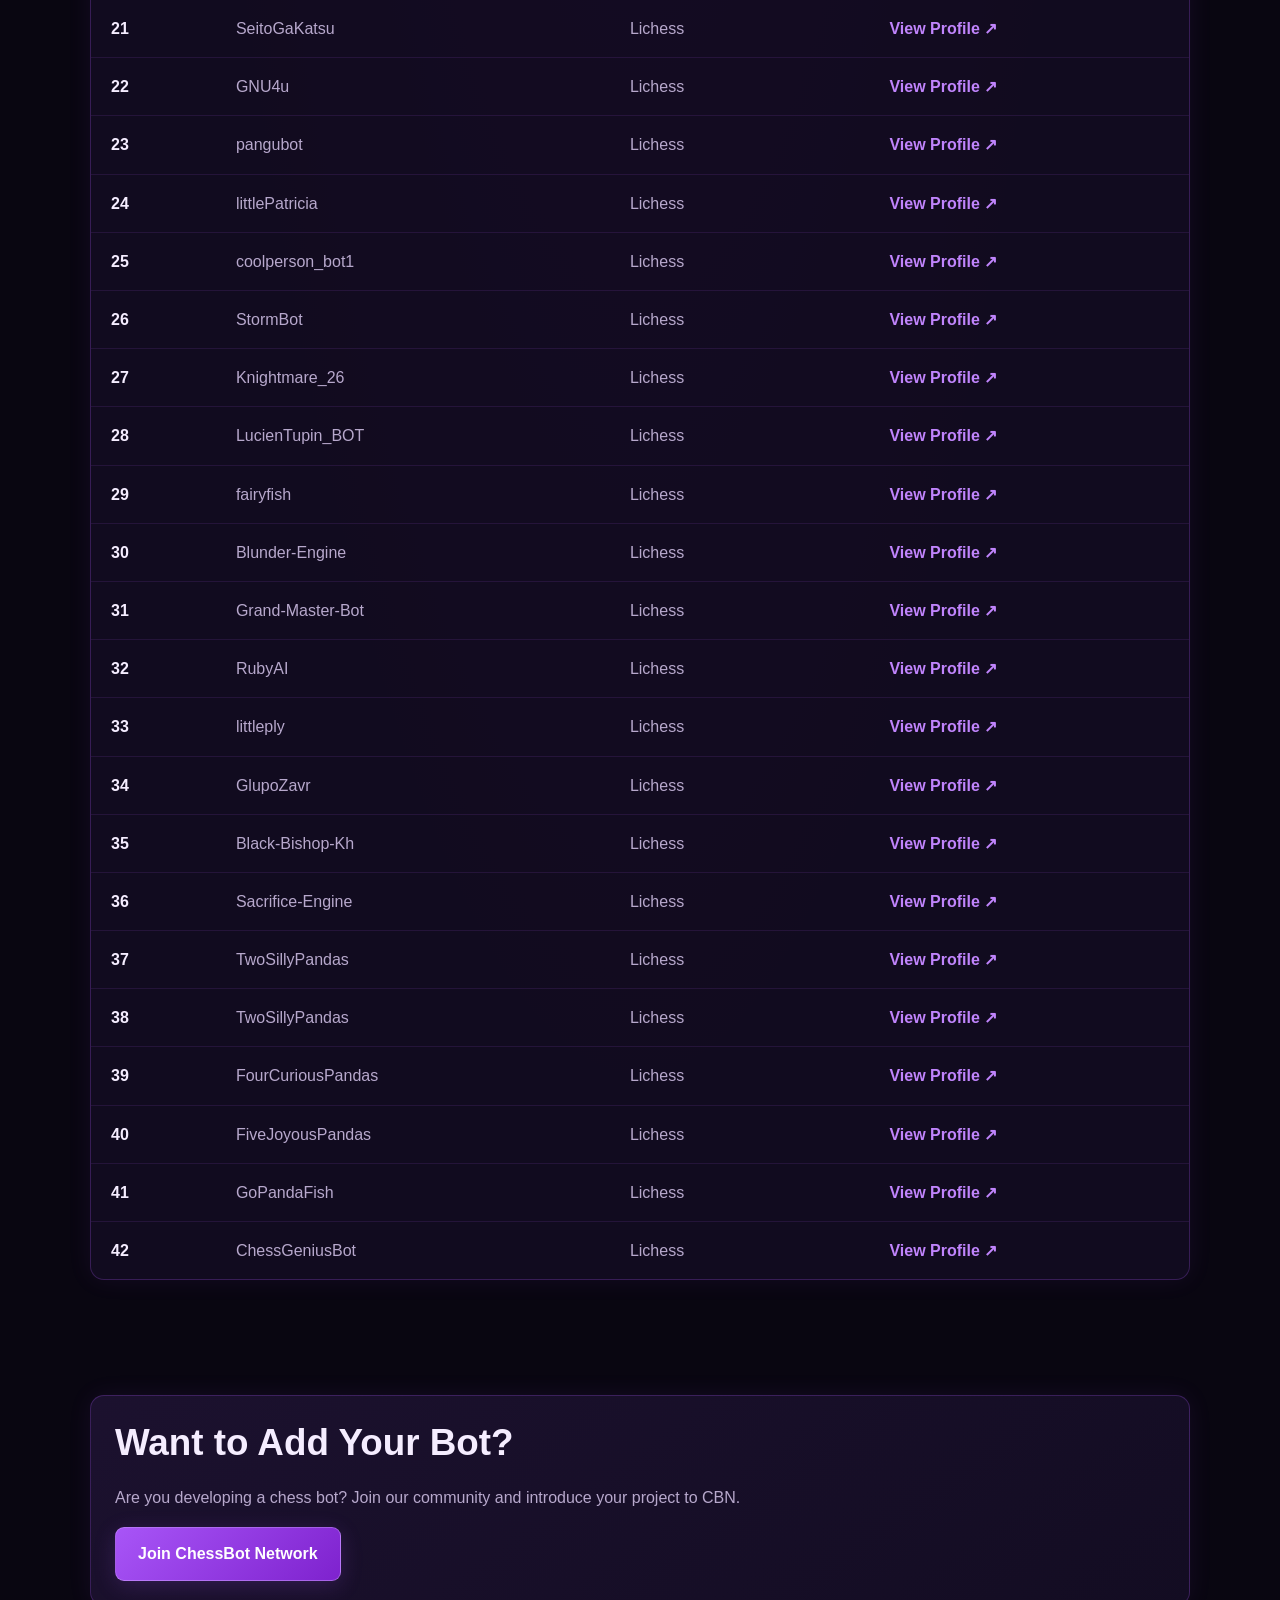
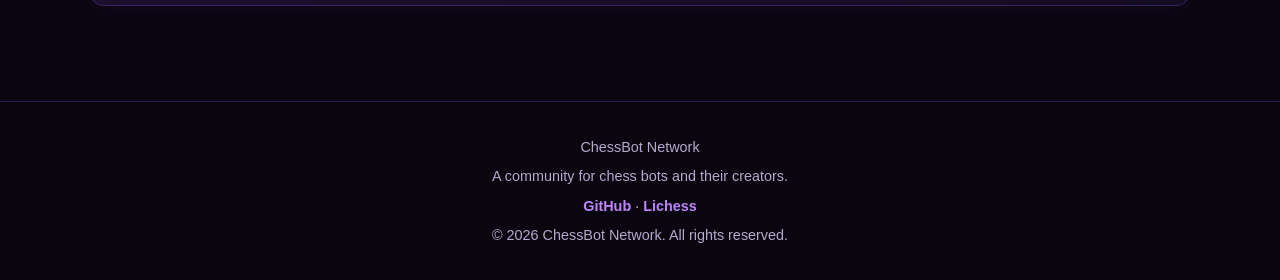
==== commit 6f143a1b: "Add new Lichess bots to the profile list" ====
--- a/bots.html
+++ b/bots.html
@@ -236,12 +236,72 @@
                     </tr>
                     <tr>
                         <td>31</td>
+                        <td>Grand-Master-Bot</td>
+                        <td>Lichess</td>
+                        <td><a href="https://lichess.org/@/Grand-Master-Bot" target="_blank" rel="noopener noreferrer">View Profile ↗</a></td>
+                    </tr>
+                    <tr>
+                        <td>32</td>
+                        <td>RubyAI</td>
+                        <td>Lichess</td>
+                        <td><a href="https://lichess.org/@/RubyAI" target="_blank" rel="noopener noreferrer">View Profile ↗</a></td>
+                    </tr>
+                    <tr>
+                        <td>33</td>
+                        <td>littleply</td>
+                        <td>Lichess</td>
+                        <td><a href="https://lichess.org/@/littleply" target="_blank" rel="noopener noreferrer">View Profile ↗</a></td>
+                    </tr>
+                    <tr>
+                        <td>34</td>
+                        <td>GlupoZavr</td>
+                        <td>Lichess</td>
+                        <td><a href="https://lichess.org/@/GlupoZavr" target="_blank" rel="noopener noreferrer">View Profile ↗</a></td>
+                    </tr>
+                    <tr>
+                        <td>35</td>
+                        <td>Black-Bishop-Kh</td>
+                        <td>Lichess</td>
+                        <td><a href="https://lichess.org/@/Black-Bishop-Kh" target="_blank" rel="noopener noreferrer">View Profile ↗</a></td>
+                    </tr>
+                    <tr>
+                        <td>36</td>
                         <td>Sacrifice-Engine</td>
                         <td>Lichess</td>
                         <td><a href="https://lichess.org/@/Sacrifice-Engine" target="_blank" rel="noopener noreferrer">View Profile ↗</a></td>
                     </tr>
                     <tr>
-                        <td>32</td>
+                        <td>37</td>
+                        <td>TwoSillyPandas</td>
+                        <td>Lichess</td>
+                        <td><a href="https://lichess.org/@/TwoSillyPandas" target="_blank" rel="noopener noreferrer">View Profile ↗</a></td>
+                    </tr>
+                    <tr>
+                        <td>38</td>
+                        <td>TwoSillyPandas</td>
+                        <td>Lichess</td>
+                        <td><a href="https://lichess.org/@/TwoSillyPandas" target="_blank" rel="noopener noreferrer">View Profile ↗</a></td>
+                    </tr>
+                    <tr>
+                        <td>39</td>
+                        <td>FourCuriousPandas</td>
+                        <td>Lichess</td>
+                        <td><a href="https://lichess.org/@/FourCuriousPandas" target="_blank" rel="noopener noreferrer">View Profile ↗</a></td>
+                    </tr>
+                    <tr>
+                        <td>40</td>
+                        <td>FiveJoyousPandas</td>
+                        <td>Lichess</td>
+                        <td><a href="https://lichess.org/@/FiveJoyousPandas" target="_blank" rel="noopener noreferrer">View Profile ↗</a></td>
+                    </tr>
+                    <tr>
+                        <td>41</td>
+                        <td>GoPandaFish</td>
+                        <td>Lichess</td>
+                        <td><a href="https://lichess.org/@/GoPandaFish" target="_blank" rel="noopener noreferrer">View Profile ↗</a></td>
+                    </tr>
+                    <tr>
+                        <td>42</td>
                         <td>ChessGeniusBot</td>
                         <td>Lichess</td>
                         <td><a href="https://lichess.org/@/ChessGeniusBot" target="_blank" rel="noopener noreferrer">View Profile ↗</a></td>
